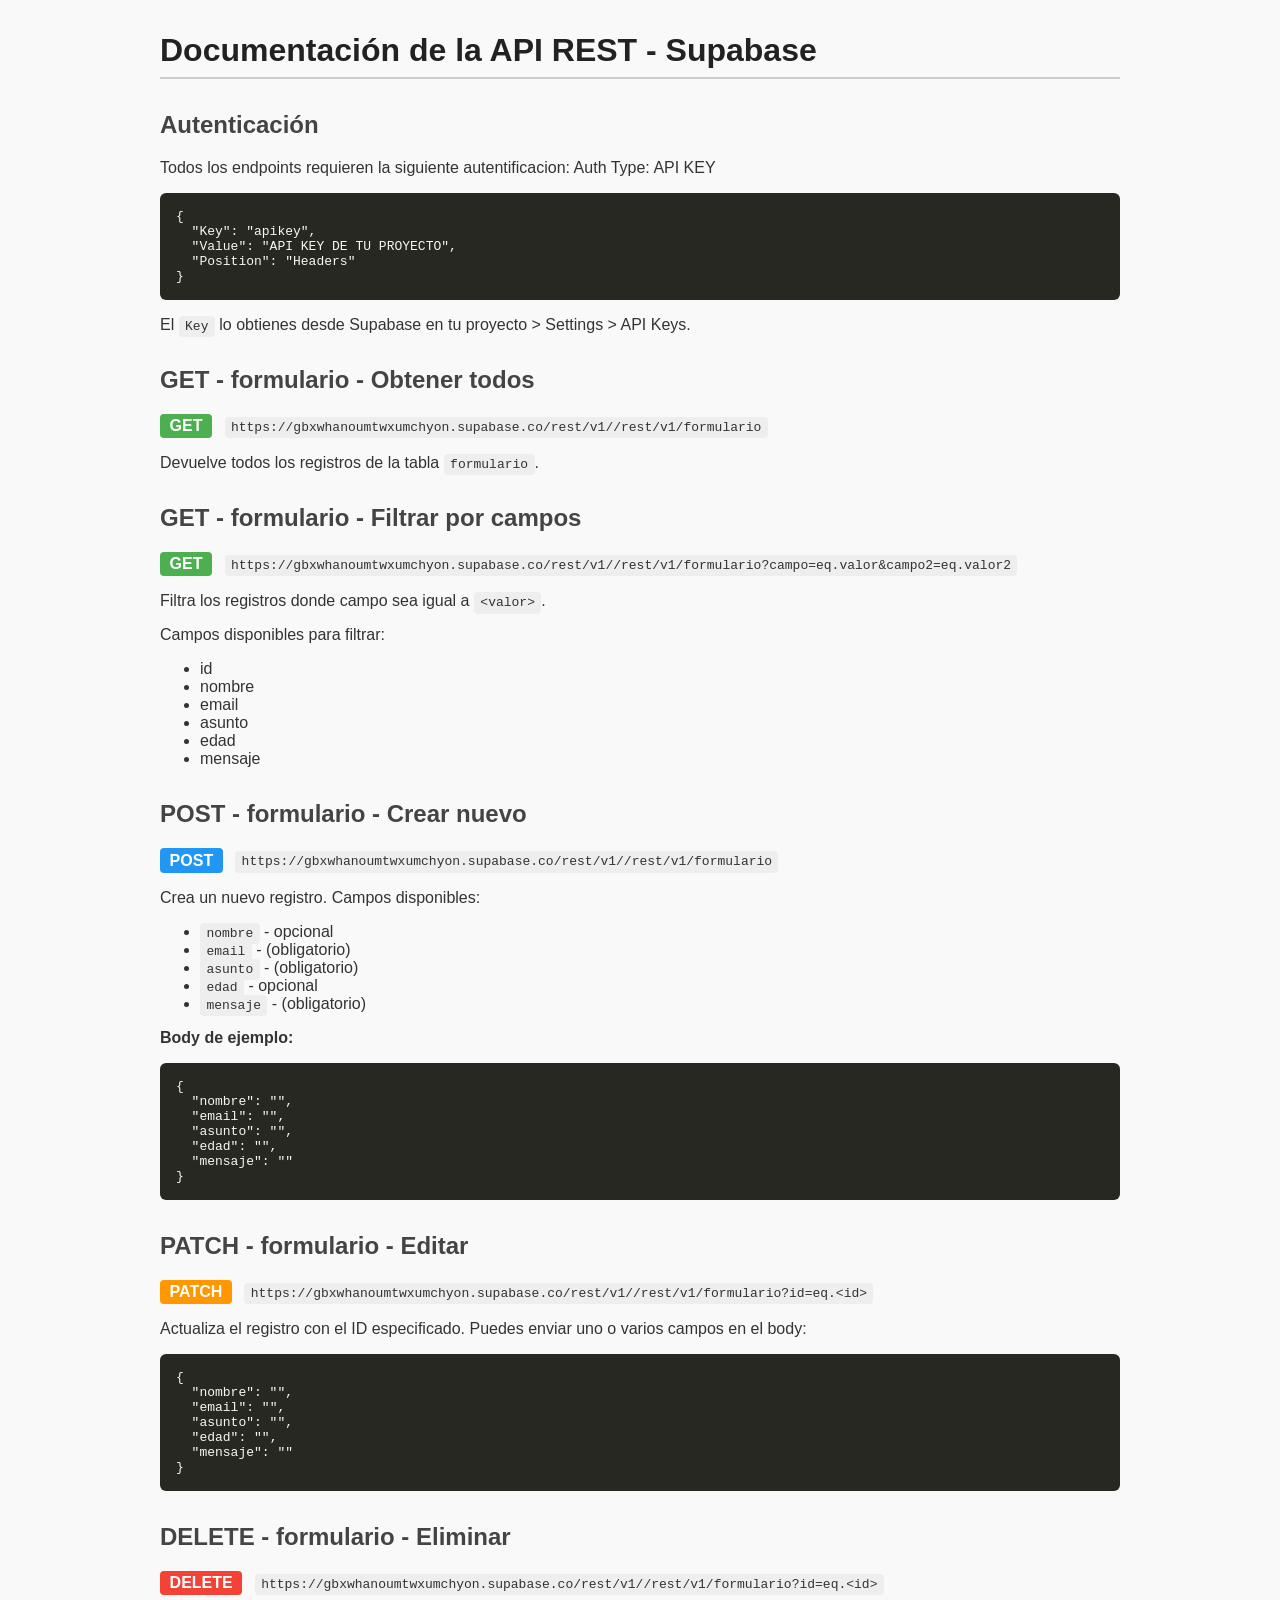
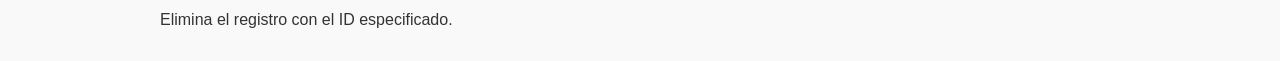
==== apidoc.html @ 48b37d38 "sql-api" ====
<!DOCTYPE html>
<!-- saved from url=(0067)https://bootcamp-qa.github.io/ReportGenerator/documentacionapi.html -->
<html lang="es"><head><meta http-equiv="Content-Type" content="text/html; charset=UTF-8">
  
  <title>Documentación API Supabase</title>
  <style>
    body {
      font-family: 'Segoe UI', sans-serif;
      margin: 2rem auto;
      max-width: 960px;
      background: #f9f9f9;
      color: #333;
    }
    h1 { color: #222; border-bottom: 2px solid #ccc; padding-bottom: 0.5rem; }
    h2 { margin-top: 2rem; color: #444; }
    code { background: #eee; padding: 0.2rem 0.4rem; border-radius: 4px; }
    pre {
      background: #272822;
      color: #f8f8f2;
      padding: 1rem;
      border-radius: 6px;
      overflow-x: auto;
    }
    .method {
      display: inline-block;
      font-weight: bold;
      padding: 0.2rem 0.6rem;
      border-radius: 4px;
      margin-right: 0.5rem;
      color: white;
    }
    .GET { background: #4caf50; }
    .POST { background: #2196f3; }
    .PATCH { background: #ff9800; }
    .DELETE { background: #f44336; }

    label {
      display: block;
      margin-top: 1rem;
      font-weight: bold;
    }
    input[type=text] {
      width: 100%;
      padding: 0.5rem;
      font-size: 1rem;
      margin-top: 0.3rem;
      box-sizing: border-box;
    }
    button {
      margin-top: 1.5rem;
      padding: 0.6rem 1rem;
      font-size: 1rem;
      cursor: pointer;
    }
  </style>
</head>
<body cz-shortcut-listen="true">

<h1>Documentación de la API REST - Supabase</h1>

<form id="form" onsubmit="return false;" style="display: none;">
  <label for="tableName">Nombre de la tabla:</label>
  <input type="text" id="tableName" placeholder="clientes" required="">

  <label for="columns">Columnas (separadas por coma, * indica obligatorio):</label>
  <input type="text" id="columns" placeholder="nombre, telefono*, correo*" required="">

  <label for="baseUrl">Base URL:</label>
  <input type="text" id="baseUrl" placeholder="https://proyecto.supabase.co" required="">

  <button onclick="generate()">GENERAR DOCUMENTACION API</button>
</form>

<!-- Aquí pondremos la documentación generada -->
<div id="docs" style="margin-top:2rem;">
        <h2>Autenticación</h2>
    <p>Todos los endpoints requieren la siguiente autentificacion: Auth Type: API KEY</p>
    <pre>{
  "Key": "apikey",
  "Value": "API KEY DE TU PROYECTO",
  "Position": "Headers"
}</pre>
    <p>El <code>Key</code> lo obtienes desde Supabase en tu proyecto &gt; Settings &gt; API Keys.</p>
  
    <h2>GET - formulario - Obtener todos </h2>
    <p><span class="method GET">GET</span> <code>https://gbxwhanoumtwxumchyon.supabase.co/rest/v1//rest/v1/formulario</code></p>
    <p>Devuelve todos los registros de la tabla <code>formulario</code>.</p>

    <h2>GET - formulario - Filtrar por campos</h2>
    <p><span class="method GET">GET</span> <code>https://gbxwhanoumtwxumchyon.supabase.co/rest/v1//rest/v1/formulario?campo=eq.valor&amp;campo2=eq.valor2</code></p>
    <p>Filtra los registros donde campo sea igual a <code>&lt;valor&gt;</code>.</p>
    <p>Campos disponibles para filtrar:</p>
    <ul>
      <li>id</li><li>nombre</li><li>email</li><li>asunto</li><li>edad</li><li>mensaje</li>
    </ul>

    <h2>POST - formulario - Crear nuevo</h2>
    <p><span class="method POST">POST</span> <code>https://gbxwhanoumtwxumchyon.supabase.co/rest/v1//rest/v1/formulario</code></p>
    <p>Crea un nuevo registro. Campos disponibles:</p>
    <ul>
      <li><code>nombre</code> - opcional</li><li><code>email</code> -  (obligatorio)</li><li><code>asunto</code> -  (obligatorio)</li><li><code>edad</code> - opcional</li><li><code>mensaje</code> -  (obligatorio)</li>
    </ul>
    <p><strong>Body de ejemplo:</strong></p>
    <pre>{
  "nombre": "",
  "email": "",
  "asunto": "",
  "edad": "",
  "mensaje": ""
}</pre>

    <h2>PATCH - formulario - Editar </h2>
    <p><span class="method PATCH">PATCH</span> <code>https://gbxwhanoumtwxumchyon.supabase.co/rest/v1//rest/v1/formulario?id=eq.&lt;id&gt;</code></p>
    <p>Actualiza el registro con el ID especificado. Puedes enviar uno o varios campos en el body:</p>
    <pre>{
  "nombre": "<nuevo string="">",
  "email": "<nuevo string="">",
  "asunto": "<nuevo string="">",
  "edad": "<nuevo string="">",
  "mensaje": "<nuevo string="">"
}</nuevo></nuevo></nuevo></nuevo></nuevo></pre>

    <h2>DELETE - formulario - Eliminar </h2>
    <p><span class="method DELETE">DELETE</span> <code>https://gbxwhanoumtwxumchyon.supabase.co/rest/v1//rest/v1/formulario?id=eq.&lt;id&gt;</code></p>
    <p>Elimina el registro con el ID especificado.</p>


  </div>

<script>
function generate() {
  let tableName = document.getElementById('tableName').value.trim() || 'clientes';
  const columnsRaw = document.getElementById('columns').value.trim();
  const baseUrlRaw = document.getElementById('baseUrl').value.trim() || 'https://<TU_PROYECTO>.supabase.co';

  // Procesar columnas
  const colsArr = columnsRaw.split(',').map(c => c.trim()).filter(c => c.length > 0);

  const columns = colsArr.map(col => {
    let required = false;
    let name = col;
    if (col.endsWith('*')) {
      required = true;
      name = col.slice(0, -1).trim();
    }
    return { name, type: "string", required };
  });

  const baseUrl = `${baseUrlRaw}/rest/v1/${tableName}`;

  function generatePostBody() {
    const obj = {};
    columns.forEach(col => {
      if (col.name !== "id") {
        obj[col.name] = "";
      }
    });
    return JSON.stringify(obj, null, 2);
  }

  function generatePatchBody() {
    const obj = {};
    columns.forEach(col => {
      if (col.name !== "id") {
        obj[col.name] = `<nuevo ${col.type}>`;
      }
    });
    return JSON.stringify(obj, null, 2);
  }

  // Construir el HTML para la documentación
  let html = `
        <h2>Autenticación</h2>
    <p>Todos los endpoints requieren la siguiente autentificacion: Auth Type: API KEY</p>
    <pre>{
  "Key": "apikey",
  "Value": "API KEY DE TU PROYECTO",
  "Position": "Headers"
}</pre>
    <p>El <code>Key</code> lo obtienes desde Supabase en tu proyecto &gt; Settings &gt; API Keys.</p>
  
    <h2>GET - ${tableName} - Obtener todos </h2>
    <p><span class="method GET">GET</span> <code>${baseUrl}</code></p>
    <p>Devuelve todos los registros de la tabla <code>${tableName}</code>.</p>

    <h2>GET - ${tableName} - Filtrar por campos</h2>
    <p><span class="method GET">GET</span> <code>${baseUrl}?campo=eq.valor&campo2=eq.valor2</code></p>
    <p>Filtra los registros donde campo sea igual a <code>&lt;valor&gt;</code>.</p>
    <p>Campos disponibles para filtrar:</p>
    <ul>
      ${columns.map(col => `<li>${col.name}</li>`).join('')}
    </ul>

    <h2>POST - ${tableName} - Crear nuevo</h2>
    <p><span class="method POST">POST</span> <code>${baseUrl}</code></p>
    <p>Crea un nuevo registro. Campos disponibles:</p>
    <ul>
      ${columns.filter(c => c.name !== 'id').map(col => `<li><code>${col.name}</code> - ${col.required ? " (obligatorio)" : "opcional"}</li>`).join('')}
    </ul>
    <p><strong>Body de ejemplo:</strong></p>
    <pre>${generatePostBody()}</pre>

    <h2>PATCH - ${tableName} - Editar </h2>
    <p><span class="method PATCH">PATCH</span> <code>${baseUrl}?id=eq.&lt;id&gt;</code></p>
    <p>Actualiza el registro con el ID especificado. Puedes enviar uno o varios campos en el body:</p>
    <pre>${generatePatchBody()}</pre>

    <h2>DELETE - ${tableName} - Eliminar </h2>
    <p><span class="method DELETE">DELETE</span> <code>${baseUrl}?id=eq.&lt;id&gt;</code></p>
    <p>Elimina el registro con el ID especificado.</p>


  `;

  document.getElementById('docs').innerHTML = html;
   document.getElementById('form').style.display = 'none';
  
}


</script>




<div id="give-freely-root-bcjindcccaagfpapjjmafapmmgkkhgoa" class="give-freely-root" data-extension-id="bcjindcccaagfpapjjmafapmmgkkhgoa" data-extension-name="JSON Formatter" style="display: block;"><template shadowrootmode="open"></template></div></body></html>
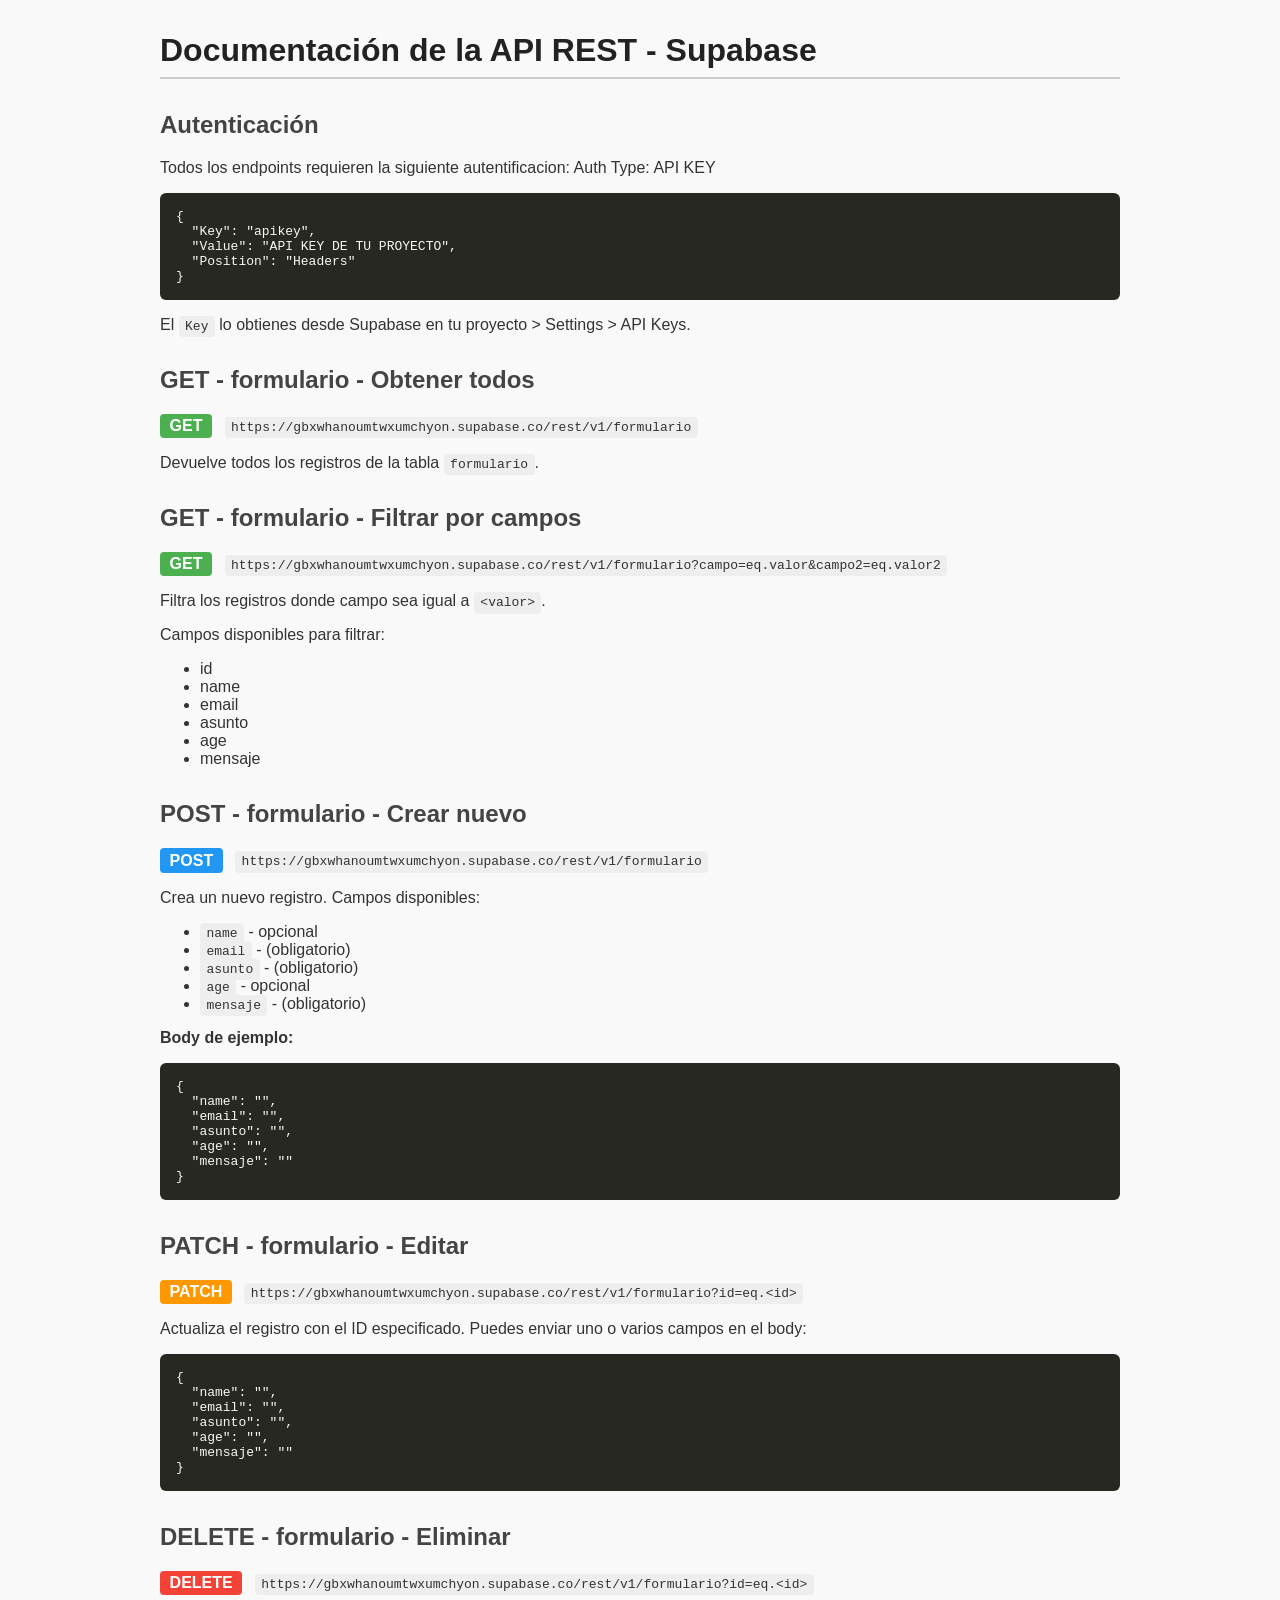
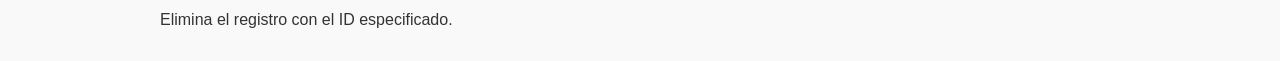
==== commit 728ca10f: "rest api" ====
--- a/apidoc.html
+++ b/apidoc.html
@@ -83,45 +83,45 @@
     <p>El <code>Key</code> lo obtienes desde Supabase en tu proyecto &gt; Settings &gt; API Keys.</p>
   
     <h2>GET - formulario - Obtener todos </h2>
-    <p><span class="method GET">GET</span> <code>https://gbxwhanoumtwxumchyon.supabase.co/rest/v1//rest/v1/formulario</code></p>
+    <p><span class="method GET">GET</span> <code>https://gbxwhanoumtwxumchyon.supabase.co/rest/v1/formulario</code></p>
     <p>Devuelve todos los registros de la tabla <code>formulario</code>.</p>
 
     <h2>GET - formulario - Filtrar por campos</h2>
-    <p><span class="method GET">GET</span> <code>https://gbxwhanoumtwxumchyon.supabase.co/rest/v1//rest/v1/formulario?campo=eq.valor&amp;campo2=eq.valor2</code></p>
+    <p><span class="method GET">GET</span> <code>https://gbxwhanoumtwxumchyon.supabase.co/rest/v1/formulario?campo=eq.valor&amp;campo2=eq.valor2</code></p>
     <p>Filtra los registros donde campo sea igual a <code>&lt;valor&gt;</code>.</p>
     <p>Campos disponibles para filtrar:</p>
     <ul>
-      <li>id</li><li>nombre</li><li>email</li><li>asunto</li><li>edad</li><li>mensaje</li>
+      <li>id</li><li>name</li><li>email</li><li>asunto</li><li>age</li><li>mensaje</li>
     </ul>
 
     <h2>POST - formulario - Crear nuevo</h2>
-    <p><span class="method POST">POST</span> <code>https://gbxwhanoumtwxumchyon.supabase.co/rest/v1//rest/v1/formulario</code></p>
+    <p><span class="method POST">POST</span> <code>https://gbxwhanoumtwxumchyon.supabase.co/rest/v1/formulario</code></p>
     <p>Crea un nuevo registro. Campos disponibles:</p>
     <ul>
-      <li><code>nombre</code> - opcional</li><li><code>email</code> -  (obligatorio)</li><li><code>asunto</code> -  (obligatorio)</li><li><code>edad</code> - opcional</li><li><code>mensaje</code> -  (obligatorio)</li>
+      <li><code>name</code> - opcional</li><li><code>email</code> -  (obligatorio)</li><li><code>asunto</code> -  (obligatorio)</li><li><code>age</code> - opcional</li><li><code>mensaje</code> -  (obligatorio)</li>
     </ul>
     <p><strong>Body de ejemplo:</strong></p>
     <pre>{
-  "nombre": "",
+  "name": "",
   "email": "",
   "asunto": "",
-  "edad": "",
+  "age": "",
   "mensaje": ""
 }</pre>
 
     <h2>PATCH - formulario - Editar </h2>
-    <p><span class="method PATCH">PATCH</span> <code>https://gbxwhanoumtwxumchyon.supabase.co/rest/v1//rest/v1/formulario?id=eq.&lt;id&gt;</code></p>
+    <p><span class="method PATCH">PATCH</span> <code>https://gbxwhanoumtwxumchyon.supabase.co/rest/v1/formulario?id=eq.&lt;id&gt;</code></p>
     <p>Actualiza el registro con el ID especificado. Puedes enviar uno o varios campos en el body:</p>
     <pre>{
-  "nombre": "<nuevo string="">",
+  "name": "<nuevo string="">",
   "email": "<nuevo string="">",
   "asunto": "<nuevo string="">",
-  "edad": "<nuevo string="">",
+  "age": "<nuevo string="">",
   "mensaje": "<nuevo string="">"
 }</nuevo></nuevo></nuevo></nuevo></nuevo></pre>
 
     <h2>DELETE - formulario - Eliminar </h2>
-    <p><span class="method DELETE">DELETE</span> <code>https://gbxwhanoumtwxumchyon.supabase.co/rest/v1//rest/v1/formulario?id=eq.&lt;id&gt;</code></p>
+    <p><span class="method DELETE">DELETE</span> <code>https://gbxwhanoumtwxumchyon.supabase.co/rest/v1/formulario?id=eq.&lt;id&gt;</code></p>
     <p>Elimina el registro con el ID especificado.</p>
 
 
@@ -223,4 +223,43 @@
 
 
 
-<div id="give-freely-root-bcjindcccaagfpapjjmafapmmgkkhgoa" class="give-freely-root" data-extension-id="bcjindcccaagfpapjjmafapmmgkkhgoa" data-extension-name="JSON Formatter" style="display: block;"><template shadowrootmode="open"></template></div></body></html>+<div id="give-freely-root-bcjindcccaagfpapjjmafapmmgkkhgoa" class="give-freely-root" data-extension-id="bcjindcccaagfpapjjmafapmmgkkhgoa" data-extension-name="JSON Formatter" style="display: block;"><template shadowrootmode="open"><style>
+  :host {
+    all: initial;
+  }
+
+  .gf-scroll-remove::-webkit-scrollbar {
+    border-radius-bottom-right: 15px;
+  }
+
+  button {
+    cursor: pointer;
+    transition: transform 0.1s ease;
+  }
+
+  button:active {
+    transform: scale(0.98);
+  }
+
+  .give-freely-close-button:hover {
+    opacity: 0.7;
+  }
+
+  input[type="radio"] {
+    margin-right: 8px;
+  }
+
+  hr {
+    border: none;
+    border-top: 1px solid #e5e5e5;
+    margin: 1em 0;
+  }
+
+  dialog::backdrop  {
+    background-color: revert;
+  }
+
+  dialog.backdrop-hidden::backdrop  {
+    background-color: transparent;
+  }
+</style><div><div class="gf-app"></div></div></template></div></body></html>
